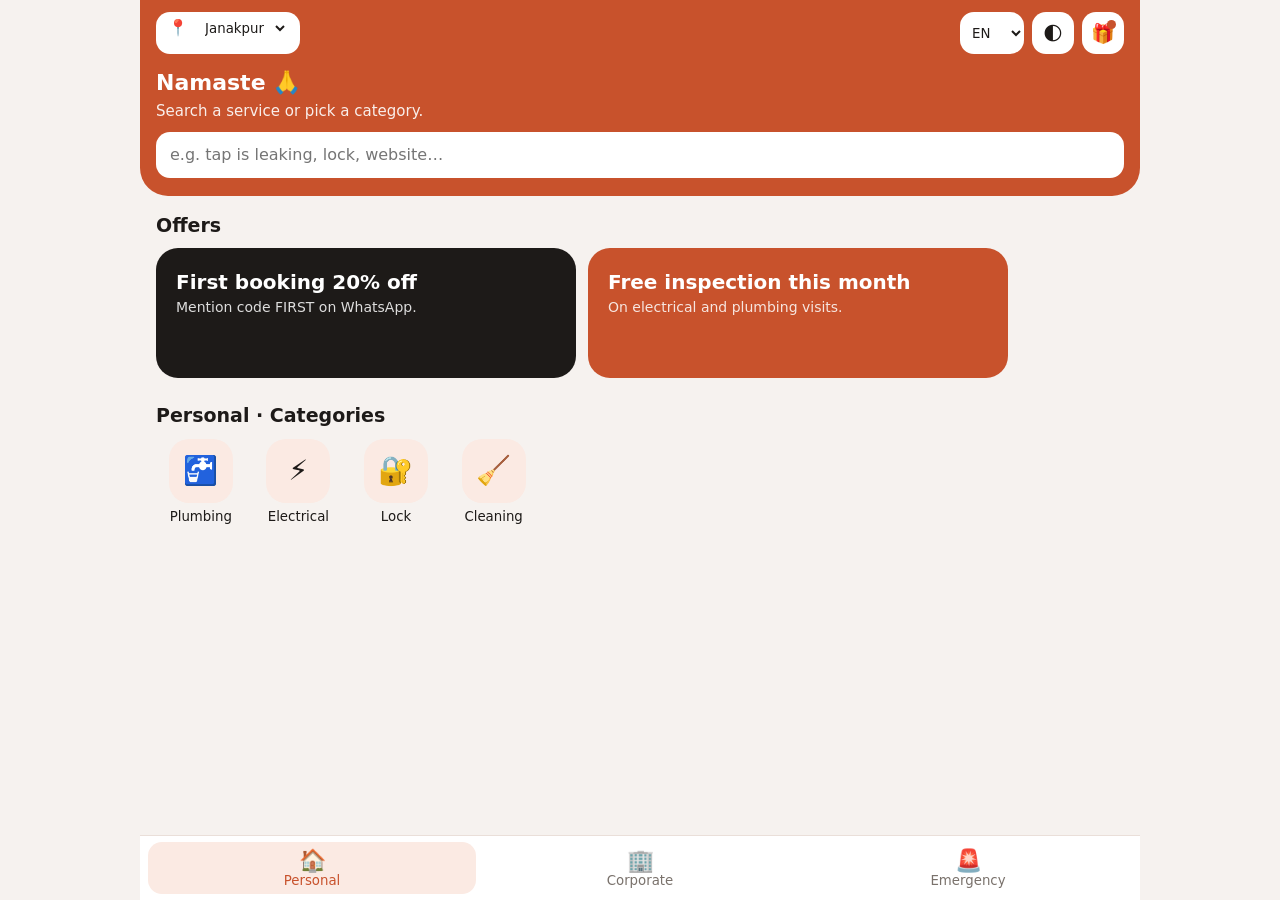
==== app/index.html @ 62a2dc9b "a" ====
<!doctype html><html lang="en"><head><meta charset="utf-8">
<meta name="viewport" content="width=device-width,initial-scale=1,viewport-fit=cover">
<title>Call Mistri Sewa App – Book Plumber, Electrician, Lock & Home Services in Janakpur</title>
<meta name="description" content="Browse plumbing, electrical, lock, cleaning, renovation and website services in Janakpur. Call or WhatsApp to book. Emergency help available.">
<link rel="canonical" href="https://domain.com/app/"><link rel="manifest" href="manifest.webmanifest"><link rel="icon" href="icon.svg">
<meta name="theme-color" content="#c8522c"><meta name="apple-mobile-web-app-capable" content="yes"><meta name="mobile-web-app-capable" content="yes">
<meta property="og:title" content="Call Mistri Sewa"><meta property="og:description" content="Home, corporate and emergency services in Janakpur."><meta property="og:type" content="website">
<style>
:root{--bg:#f6f2ef;--card:#fff;--ink:#1d1a18;--mut:#7a726c;--brand:#c8522c;--tint:#fbeae3;--line:#eadfd9;--sat:env(safe-area-inset-top);--sab:env(safe-area-inset-bottom)}
[data-theme=dark]{--bg:#0f0d0c;--card:#1b1816;--ink:#f3ece8;--mut:#a39a94;--tint:#2d1b14;--line:#2e2623}
*{box-sizing:border-box;-webkit-tap-highlight-color:transparent}html,body{height:100%;margin:0}
body{font:16px/1.4 system-ui,-apple-system,"Segoe UI","Noto Sans Devanagari",sans-serif;background:var(--bg);color:var(--ink);overflow:hidden}
#app{height:100%;max-width:1000px;margin:auto;display:flex;flex-direction:column;background:var(--bg)}
.top{background:var(--brand);color:#fff;padding:calc(var(--sat) + 12px) 16px 18px;border-radius:0 0 28px 28px;flex:none}
.row{display:flex;justify-content:space-between;align-items:center;gap:8px}
.pill,.ib,.top select{background:#fff;color:#1d1a18;border:0;border-radius:14px;height:42px;font:600 15px inherit;font-family:inherit}
.pill{padding:0 12px}.ib{width:42px;font-size:19px;position:relative}.top select{padding:0 8px}
.dot{position:absolute;top:8px;right:8px;width:9px;height:9px;border-radius:50%;background:var(--brand)}
.hi{font-size:22px;font-weight:800;margin:14px 0 2px}.sub{opacity:.9;margin:0 0 10px;font-size:15px}
.sb{display:flex;gap:8px}.sb input{flex:1;height:46px;border:0;border-radius:14px;padding:0 14px;font:inherit;background:#fff;color:#1d1a18;min-width:0}
main{flex:1;overflow-y:auto;padding:16px 16px 24px}h2{font-size:19px;margin:20px 0 10px}h2:first-child{margin-top:0}
.car{display:flex;gap:12px;overflow-x:auto;scroll-snap-type:x mandatory;margin:0 -16px;padding:0 16px 4px;scrollbar-width:none}
.of{flex:0 0 82%;max-width:420px;scroll-snap-align:start;background:#1d1a18;color:#fff;border-radius:22px;padding:20px;min-height:130px;background-size:cover;background-position:center}
.of b{font-size:20px;display:block}.of span{opacity:.85;font-size:14px}.of:nth-child(2n){background-color:var(--brand)}
.cats{display:grid;grid-template-columns:repeat(auto-fill,minmax(88px,1fr));gap:14px 8px}
.cat{background:none;border:0;color:var(--ink);font:500 13px inherit;font-family:inherit;text-align:center;padding:0}
.cat i{display:grid;place-items:center;width:64px;height:64px;margin:0 auto 6px;border-radius:20px;background:var(--tint);font-size:28px;font-style:normal}
.chips{display:flex;gap:8px;overflow-x:auto;padding-bottom:10px;scrollbar-width:none}
.chip{flex:none;border:1px solid var(--line);background:var(--card);color:var(--ink);border-radius:20px;padding:7px 14px;font:inherit;font-size:14px}
.chip.on{background:var(--brand);border-color:var(--brand);color:#fff}
.list{display:grid;grid-template-columns:repeat(auto-fill,minmax(280px,1fr));gap:12px}
.card{background:var(--card);border:1px solid var(--line);border-radius:20px;padding:16px;cursor:pointer;display:flex;flex-direction:column;gap:6px}
.card:active{transform:scale(.98)}.g{font-size:13px;color:var(--brand);font-weight:600}.card h3{margin:0;font-size:17px}.card p{margin:0;color:var(--mut);font-size:14px}
.tags{display:flex;gap:6px;flex-wrap:wrap}.tag{background:var(--tint);color:var(--brand);border-radius:8px;padding:2px 9px;font-size:12px;font-weight:600}
.pr{font-weight:800;font-size:17px;margin-top:2px}.pr s{color:var(--mut);font-weight:400;font-size:14px;margin-left:6px}
.back{background:none;border:0;color:var(--brand);font:600 16px inherit;font-family:inherit;padding:0 0 10px}
.empty{text-align:center;color:var(--mut);padding:40px 10px}
nav{flex:none;display:flex;background:var(--card);border-top:1px solid var(--line);padding:6px 8px calc(var(--sab) + 6px)}
nav button{flex:1;border:0;background:none;color:var(--mut);font:600 12px inherit;font-family:inherit;padding:6px 0;border-radius:14px}
nav button i{display:block;font-size:22px;font-style:normal}nav button.on{color:var(--brand);background:var(--tint)}
nav button.em.on{color:#fff;background:#c0262d}
.sheet{position:fixed;inset:0;background:#0007;display:none;align-items:flex-end;justify-content:center;z-index:9}.sheet.open{display:flex}
.sp{background:var(--card);width:100%;max-width:640px;max-height:90%;overflow-y:auto;border-radius:26px 26px 0 0;padding:20px 20px calc(var(--sab) + 20px);animation:up .22s ease-out}
@keyframes up{from{transform:translateY(40px);opacity:0}}@media(prefers-reduced-motion:reduce){.sp{animation:none}}
.sp h2{font-size:22px;margin:4px 0 8px}ul{padding-left:20px;margin:4px 0 12px}li.x{color:var(--mut)}
.f{width:100%;height:46px;border:1px solid var(--line);border-radius:12px;padding:0 12px;margin:0 0 8px;font:inherit;background:var(--bg);color:var(--ink)}
.acts{display:flex;gap:10px;margin-top:6px}.acts a{flex:1;text-align:center;padding:14px;border-radius:14px;font-weight:700;text-decoration:none;color:#fff;background:var(--brand)}.acts a.wa{background:#1f9d55}
@media(min-width:700px){.of{flex-basis:44%}.sheet{align-items:center}.sp{border-radius:26px}}
</style></head><body>
<div id="app">
<div class="top"><div class="row">
<span class="pill">📍 <select id="loc" aria-label="Location" style="height:32px;background:none"><option>Janakpur</option></select></span>
<span class="row"><select id="lang" aria-label="Language"><option value="en">EN</option><option value="ne">नेपाली</option></select>
<button class="ib" id="th" aria-label="Theme">🌓</button><button class="ib" id="ofb" aria-label="Offers">🎁<i class="dot"></i></button></span></div>
<div class="hi" id="hi"></div><p class="sub" id="sub"></p>
<div class="sb"><input id="q" type="search" enterkeyhint="search" autocomplete="off"></div></div>
<main id="m"></main>
<nav id="nav"></nav></div>
<div class="sheet" id="sh"><div class="sp" id="sp"></div></div>
<noscript><h1>Call Mistri Sewa</h1><p>Plumbing, electrical, lock, cleaning, renovation and website services in Janakpur. Enable JavaScript to use the app.</p></noscript>
<script>
const WA='9779800000000',TEL='+9779800000000',$=s=>document.querySelector(s),LS=localStorage;
const UI={en:{hi:'Namaste 🙏',sub:'Search a service or pick a category.',ph:'e.g. tap is leaking, lock, website…',offers:'Offers',cats:'Categories',all:'All',back:'← Back',none:'No services found. Try another word.',inc:'Included',exc:'Not included',ph1:'Your phone number',ad:'Your address',call:'Call',wa:'WhatsApp',res:'Results',personal:'Personal',corporate:'Corporate',emergency:'Emergency',from:'Rs.',msg:'Hello Call Mistri Sewa, I want to book'},
ne:{hi:'नमस्ते 🙏',sub:'सेवा खोज्नुहोस् वा क्याटेगोरी छान्नुहोस्।',ph:'जस्तै: ट्याप चुहियो, ताला, वेबसाइट…',offers:'अफरहरू',cats:'क्याटेगोरीहरू',all:'सबै',back:'← फर्कनुहोस्',none:'सेवा भेटिएन। अर्को शब्द प्रयास गर्नुहोस्।',inc:'समावेश',exc:'समावेश छैन',ph1:'तपाईंको फोन नम्बर',ad:'तपाईंको ठेगाना',call:'कल',wa:'WhatsApp',res:'नतिजा',personal:'व्यक्तिगत',corporate:'कर्पोरेट',emergency:'आपतकालीन',from:'रु.',msg:'नमस्ते Call Mistri Sewa, म बुक गर्न चाहन्छु'}};
const ICON={personal:'🏠',corporate:'🏢',emergency:'🚨'};
let S={mode:'personal',cat:null,tag:null,q:'',lang:LS.lang||'en'},C,ALL=null,cache={};
const T=k=>UI[S.lang][k],L=o=>o[S.lang]||o.en;
const get=async f=>cache[f]||(cache[f]=await(await fetch(f)).json());
async function all(){if(ALL)return ALL;ALL=[];for(const m in C.modes)for(const c of C.modes[m]){(await get(c.file)).forEach(s=>ALL.push({...s,mode:m,cat:c.id}))}return ALL}
const card=s=>`<article class="card" tabindex="0" data-k="${s.mode}/${s.id}"><span class="g">${L(s.group)}</span><h3>${L(s.title)}</h3><p>${L(s.short)}</p><div class="tags">${L(s.tags).map(x=>`<span class="tag">${x}</span>`).join('')}</div><div class="pr">${T('from')} ${s.price.toLocaleString('en-IN')}${s.priceBefore?`<s>${T('from')} ${s.priceBefore.toLocaleString('en-IN')}</s>`:''}</div></article>`;
async function render(){
 document.documentElement.lang=S.lang;$('#hi').textContent=T('hi');$('#sub').textContent=T('sub');$('#q').placeholder=T('ph');
 $('#nav').innerHTML=['personal','corporate','emergency'].map(m=>`<button data-m="${m}" class="${m} ${m=='emergency'?'em ':''}${S.mode==m&&!S.q?'on':''}"><i>${ICON[m]}</i>${T(m)}</button>`).join('');
 let h='';const M=$('#m');
 if(S.q){const q=S.q.toLowerCase(),r=(await all()).filter(s=>JSON.stringify(s).toLowerCase().includes(q));
  h=`<h2>${T('res')} (${r.length})</h2>`+(r.length?`<div class="list">${r.map(card).join('')}</div>`:`<div class="empty">${T('none')}</div>`)}
 else if(S.cat){const c=C.modes[S.mode].find(x=>x.id==S.cat),all_=(await get(c.file)).map(s=>({...s,mode:S.mode,cat:c.id})),tags=[...new Set(all_.flatMap(s=>L(s.tags)))],
  r=all_.filter(s=>!S.tag||L(s.tags).includes(S.tag));
  h=`<button class="back" id="bk">${T('back')}</button><h2>${c.icon} ${L(c.name)}</h2><div class="chips"><button class="chip ${S.tag?'':'on'}" data-t="">${T('all')}</button>${tags.map(t=>`<button class="chip ${S.tag==t?'on':''}" data-t="${t}">${t}</button>`).join('')}</div><div class="list">${r.map(card).join('')}</div>`}
 else{h=`<h2>${T('offers')}</h2><div class="car">${C.offers.map(o=>`<div class="of" ${o.img?`style="background-image:url(${o.img})"`:''}><b>${L(o.title)}</b><span>${L(o.text)}</span></div>`).join('')}</div><h2>${T(S.mode)} · ${T('cats')}</h2><div class="cats">${C.modes[S.mode].map(c=>`<button class="cat" data-c="${c.id}"><i>${c.icon}</i>${L(c.name)}</button>`).join('')}</div>`}
 M.innerHTML=h;M.scrollTop=0}
function open(html){$('#sp').innerHTML=html;$('#sh').classList.add('open')}
const close=()=>$('#sh').classList.remove('open');
async function detail(k){const[m,id]=k.split('/'),s=(await all()).find(x=>x.mode==m&&x.id==id),ph=LS.ph||'',ad=LS.ad||'';
 open(`<span class="g">${L(s.group)}</span><h2>${L(s.title)}</h2><div class="tags">${L(s.tags).map(x=>`<span class="tag">${x}</span>`).join('')}</div><div class="pr" style="font-size:22px;margin:8px 0">${T('from')} ${s.price.toLocaleString('en-IN')}${s.priceBefore?`<s>${T('from')} ${s.priceBefore.toLocaleString('en-IN')}</s>`:''}</div><p>${L(s.detail)}</p><b>${T('inc')}</b><ul>${s.included[S.lang].map(x=>`<li>✓ ${x}</li>`).join('')}</ul><b>${T('exc')}</b><ul>${s.excluded[S.lang].map(x=>`<li class="x">✕ ${x}</li>`).join('')}</ul>
 <input class="f" id="fp" type="tel" placeholder="${T('ph1')}" value="${ph}"><input class="f" id="fa" placeholder="${T('ad')}" value="${ad}">
 <div class="acts"><a href="tel:${TEL}">📞 ${T('call')}</a><a class="wa" id="wa" href="#">💬 ${T('wa')}</a></div>`);
 const up=()=>{LS.ph=$('#fp').value;LS.ad=$('#fa').value;const t=`${T('msg')}: ${L(s.title)} (${T('from')} ${s.price}).\nPhone: ${LS.ph}\nAddress: ${LS.ad}, ${$('#loc').value}`;$('#wa').href=`https://wa.me/${WA}?text=${encodeURIComponent(t)}`};
 $('#fp').oninput=$('#fa').oninput=up;up()}
document.addEventListener('click',e=>{const t=e.target.closest('[data-m],[data-c],[data-t],[data-k],#bk,#ofb,#sh');if(!t)return;
 if(t.id=='sh'&&e.target.id=='sh')return close();
 if(t.dataset.m){S.mode=t.dataset.m;S.cat=S.tag=null;S.q='';$('#q').value='';render()}
 else if(t.dataset.c){S.cat=t.dataset.c;S.tag=null;render()}
 else if(t.dataset.t!==undefined){S.tag=t.dataset.t||null;render()}
 else if(t.dataset.k)detail(t.dataset.k);
 else if(t.id=='bk'){S.cat=null;render()}
 else if(t.id=='ofb')open(`<h2>🎁 ${T('offers')}</h2>${C.offers.map(o=>`<p><b>${L(o.title)}</b><br>${L(o.text)}</p>`).join('')}`)});
document.addEventListener('keydown',e=>{if(e.key=='Escape')close();if(e.key=='Enter'&&e.target.classList.contains('card'))detail(e.target.dataset.k)});
$('#q').oninput=e=>{S.q=e.target.value.trim();render()};
$('#lang').onchange=e=>{S.lang=LS.lang=e.target.value;render()};
const sth=t=>{document.documentElement.dataset.theme=t;LS.theme=t};
$('#th').onclick=()=>sth(document.documentElement.dataset.theme=='dark'?'light':'dark');
sth(LS.theme||(matchMedia('(prefers-color-scheme:dark)').matches?'dark':'light'));$('#lang').value=S.lang;
fetch('data/catalog.json').then(r=>r.json()).then(j=>{C=j;render()});
if('serviceWorker'in navigator)navigator.serviceWorker.register('sw.js');
</script></body></html>
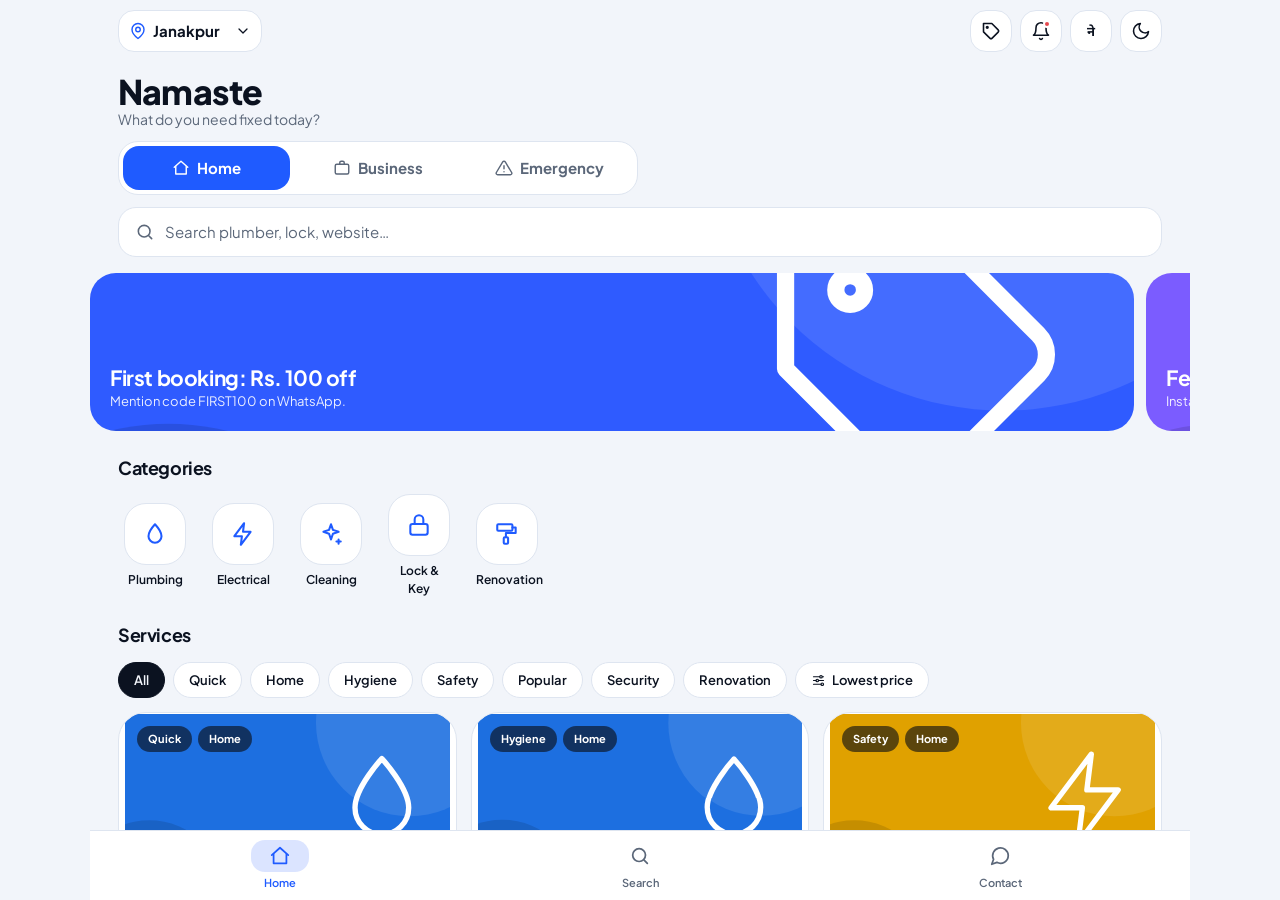
==== commit 0093dbc5: "MVP 1" ====
--- a/app/index.html
+++ b/app/index.html
@@ -1,106 +1,9 @@
-<!doctype html><html lang="en"><head><meta charset="utf-8">
-<meta name="viewport" content="width=device-width,initial-scale=1,viewport-fit=cover">
-<title>Call Mistri Sewa App – Book Plumber, Electrician, Lock & Home Services in Janakpur</title>
-<meta name="description" content="Browse plumbing, electrical, lock, cleaning, renovation and website services in Janakpur. Call or WhatsApp to book. Emergency help available.">
-<link rel="canonical" href="https://domain.com/app/"><link rel="manifest" href="manifest.webmanifest"><link rel="icon" href="icon.svg">
-<meta name="theme-color" content="#c8522c"><meta name="apple-mobile-web-app-capable" content="yes"><meta name="mobile-web-app-capable" content="yes">
-<meta property="og:title" content="Call Mistri Sewa"><meta property="og:description" content="Home, corporate and emergency services in Janakpur."><meta property="og:type" content="website">
-<style>
-:root{--bg:#f6f2ef;--card:#fff;--ink:#1d1a18;--mut:#7a726c;--brand:#c8522c;--tint:#fbeae3;--line:#eadfd9;--sat:env(safe-area-inset-top);--sab:env(safe-area-inset-bottom)}
-[data-theme=dark]{--bg:#0f0d0c;--card:#1b1816;--ink:#f3ece8;--mut:#a39a94;--tint:#2d1b14;--line:#2e2623}
-*{box-sizing:border-box;-webkit-tap-highlight-color:transparent}html,body{height:100%;margin:0}
-body{font:16px/1.4 system-ui,-apple-system,"Segoe UI","Noto Sans Devanagari",sans-serif;background:var(--bg);color:var(--ink);overflow:hidden}
-#app{height:100%;max-width:1000px;margin:auto;display:flex;flex-direction:column;background:var(--bg)}
-.top{background:var(--brand);color:#fff;padding:calc(var(--sat) + 12px) 16px 18px;border-radius:0 0 28px 28px;flex:none}
-.row{display:flex;justify-content:space-between;align-items:center;gap:8px}
-.pill,.ib,.top select{background:#fff;color:#1d1a18;border:0;border-radius:14px;height:42px;font:600 15px inherit;font-family:inherit}
-.pill{padding:0 12px}.ib{width:42px;font-size:19px;position:relative}.top select{padding:0 8px}
-.dot{position:absolute;top:8px;right:8px;width:9px;height:9px;border-radius:50%;background:var(--brand)}
-.hi{font-size:22px;font-weight:800;margin:14px 0 2px}.sub{opacity:.9;margin:0 0 10px;font-size:15px}
-.sb{display:flex;gap:8px}.sb input{flex:1;height:46px;border:0;border-radius:14px;padding:0 14px;font:inherit;background:#fff;color:#1d1a18;min-width:0}
-main{flex:1;overflow-y:auto;padding:16px 16px 24px}h2{font-size:19px;margin:20px 0 10px}h2:first-child{margin-top:0}
-.car{display:flex;gap:12px;overflow-x:auto;scroll-snap-type:x mandatory;margin:0 -16px;padding:0 16px 4px;scrollbar-width:none}
-.of{flex:0 0 82%;max-width:420px;scroll-snap-align:start;background:#1d1a18;color:#fff;border-radius:22px;padding:20px;min-height:130px;background-size:cover;background-position:center}
-.of b{font-size:20px;display:block}.of span{opacity:.85;font-size:14px}.of:nth-child(2n){background-color:var(--brand)}
-.cats{display:grid;grid-template-columns:repeat(auto-fill,minmax(88px,1fr));gap:14px 8px}
-.cat{background:none;border:0;color:var(--ink);font:500 13px inherit;font-family:inherit;text-align:center;padding:0}
-.cat i{display:grid;place-items:center;width:64px;height:64px;margin:0 auto 6px;border-radius:20px;background:var(--tint);font-size:28px;font-style:normal}
-.chips{display:flex;gap:8px;overflow-x:auto;padding-bottom:10px;scrollbar-width:none}
-.chip{flex:none;border:1px solid var(--line);background:var(--card);color:var(--ink);border-radius:20px;padding:7px 14px;font:inherit;font-size:14px}
-.chip.on{background:var(--brand);border-color:var(--brand);color:#fff}
-.list{display:grid;grid-template-columns:repeat(auto-fill,minmax(280px,1fr));gap:12px}
-.card{background:var(--card);border:1px solid var(--line);border-radius:20px;padding:16px;cursor:pointer;display:flex;flex-direction:column;gap:6px}
-.card:active{transform:scale(.98)}.g{font-size:13px;color:var(--brand);font-weight:600}.card h3{margin:0;font-size:17px}.card p{margin:0;color:var(--mut);font-size:14px}
-.tags{display:flex;gap:6px;flex-wrap:wrap}.tag{background:var(--tint);color:var(--brand);border-radius:8px;padding:2px 9px;font-size:12px;font-weight:600}
-.pr{font-weight:800;font-size:17px;margin-top:2px}.pr s{color:var(--mut);font-weight:400;font-size:14px;margin-left:6px}
-.back{background:none;border:0;color:var(--brand);font:600 16px inherit;font-family:inherit;padding:0 0 10px}
-.empty{text-align:center;color:var(--mut);padding:40px 10px}
-nav{flex:none;display:flex;background:var(--card);border-top:1px solid var(--line);padding:6px 8px calc(var(--sab) + 6px)}
-nav button{flex:1;border:0;background:none;color:var(--mut);font:600 12px inherit;font-family:inherit;padding:6px 0;border-radius:14px}
-nav button i{display:block;font-size:22px;font-style:normal}nav button.on{color:var(--brand);background:var(--tint)}
-nav button.em.on{color:#fff;background:#c0262d}
-.sheet{position:fixed;inset:0;background:#0007;display:none;align-items:flex-end;justify-content:center;z-index:9}.sheet.open{display:flex}
-.sp{background:var(--card);width:100%;max-width:640px;max-height:90%;overflow-y:auto;border-radius:26px 26px 0 0;padding:20px 20px calc(var(--sab) + 20px);animation:up .22s ease-out}
-@keyframes up{from{transform:translateY(40px);opacity:0}}@media(prefers-reduced-motion:reduce){.sp{animation:none}}
-.sp h2{font-size:22px;margin:4px 0 8px}ul{padding-left:20px;margin:4px 0 12px}li.x{color:var(--mut)}
-.f{width:100%;height:46px;border:1px solid var(--line);border-radius:12px;padding:0 12px;margin:0 0 8px;font:inherit;background:var(--bg);color:var(--ink)}
-.acts{display:flex;gap:10px;margin-top:6px}.acts a{flex:1;text-align:center;padding:14px;border-radius:14px;font-weight:700;text-decoration:none;color:#fff;background:var(--brand)}.acts a.wa{background:#1f9d55}
-@media(min-width:700px){.of{flex-basis:44%}.sheet{align-items:center}.sp{border-radius:26px}}
-</style></head><body>
-<div id="app">
-<div class="top"><div class="row">
-<span class="pill">📍 <select id="loc" aria-label="Location" style="height:32px;background:none"><option>Janakpur</option></select></span>
-<span class="row"><select id="lang" aria-label="Language"><option value="en">EN</option><option value="ne">नेपाली</option></select>
-<button class="ib" id="th" aria-label="Theme">🌓</button><button class="ib" id="ofb" aria-label="Offers">🎁<i class="dot"></i></button></span></div>
-<div class="hi" id="hi"></div><p class="sub" id="sub"></p>
-<div class="sb"><input id="q" type="search" enterkeyhint="search" autocomplete="off"></div></div>
-<main id="m"></main>
-<nav id="nav"></nav></div>
-<div class="sheet" id="sh"><div class="sp" id="sp"></div></div>
-<noscript><h1>Call Mistri Sewa</h1><p>Plumbing, electrical, lock, cleaning, renovation and website services in Janakpur. Enable JavaScript to use the app.</p></noscript>
-<script>
-const WA='9779800000000',TEL='+9779800000000',$=s=>document.querySelector(s),LS=localStorage;
-const UI={en:{hi:'Namaste 🙏',sub:'Search a service or pick a category.',ph:'e.g. tap is leaking, lock, website…',offers:'Offers',cats:'Categories',all:'All',back:'← Back',none:'No services found. Try another word.',inc:'Included',exc:'Not included',ph1:'Your phone number',ad:'Your address',call:'Call',wa:'WhatsApp',res:'Results',personal:'Personal',corporate:'Corporate',emergency:'Emergency',from:'Rs.',msg:'Hello Call Mistri Sewa, I want to book'},
-ne:{hi:'नमस्ते 🙏',sub:'सेवा खोज्नुहोस् वा क्याटेगोरी छान्नुहोस्।',ph:'जस्तै: ट्याप चुहियो, ताला, वेबसाइट…',offers:'अफरहरू',cats:'क्याटेगोरीहरू',all:'सबै',back:'← फर्कनुहोस्',none:'सेवा भेटिएन। अर्को शब्द प्रयास गर्नुहोस्।',inc:'समावेश',exc:'समावेश छैन',ph1:'तपाईंको फोन नम्बर',ad:'तपाईंको ठेगाना',call:'कल',wa:'WhatsApp',res:'नतिजा',personal:'व्यक्तिगत',corporate:'कर्पोरेट',emergency:'आपतकालीन',from:'रु.',msg:'नमस्ते Call Mistri Sewa, म बुक गर्न चाहन्छु'}};
-const ICON={personal:'🏠',corporate:'🏢',emergency:'🚨'};
-let S={mode:'personal',cat:null,tag:null,q:'',lang:LS.lang||'en'},C,ALL=null,cache={};
-const T=k=>UI[S.lang][k],L=o=>o[S.lang]||o.en;
-const get=async f=>cache[f]||(cache[f]=await(await fetch(f)).json());
-async function all(){if(ALL)return ALL;ALL=[];for(const m in C.modes)for(const c of C.modes[m]){(await get(c.file)).forEach(s=>ALL.push({...s,mode:m,cat:c.id}))}return ALL}
-const card=s=>`<article class="card" tabindex="0" data-k="${s.mode}/${s.id}"><span class="g">${L(s.group)}</span><h3>${L(s.title)}</h3><p>${L(s.short)}</p><div class="tags">${L(s.tags).map(x=>`<span class="tag">${x}</span>`).join('')}</div><div class="pr">${T('from')} ${s.price.toLocaleString('en-IN')}${s.priceBefore?`<s>${T('from')} ${s.priceBefore.toLocaleString('en-IN')}</s>`:''}</div></article>`;
-async function render(){
- document.documentElement.lang=S.lang;$('#hi').textContent=T('hi');$('#sub').textContent=T('sub');$('#q').placeholder=T('ph');
- $('#nav').innerHTML=['personal','corporate','emergency'].map(m=>`<button data-m="${m}" class="${m} ${m=='emergency'?'em ':''}${S.mode==m&&!S.q?'on':''}"><i>${ICON[m]}</i>${T(m)}</button>`).join('');
- let h='';const M=$('#m');
- if(S.q){const q=S.q.toLowerCase(),r=(await all()).filter(s=>JSON.stringify(s).toLowerCase().includes(q));
-  h=`<h2>${T('res')} (${r.length})</h2>`+(r.length?`<div class="list">${r.map(card).join('')}</div>`:`<div class="empty">${T('none')}</div>`)}
- else if(S.cat){const c=C.modes[S.mode].find(x=>x.id==S.cat),all_=(await get(c.file)).map(s=>({...s,mode:S.mode,cat:c.id})),tags=[...new Set(all_.flatMap(s=>L(s.tags)))],
-  r=all_.filter(s=>!S.tag||L(s.tags).includes(S.tag));
-  h=`<button class="back" id="bk">${T('back')}</button><h2>${c.icon} ${L(c.name)}</h2><div class="chips"><button class="chip ${S.tag?'':'on'}" data-t="">${T('all')}</button>${tags.map(t=>`<button class="chip ${S.tag==t?'on':''}" data-t="${t}">${t}</button>`).join('')}</div><div class="list">${r.map(card).join('')}</div>`}
- else{h=`<h2>${T('offers')}</h2><div class="car">${C.offers.map(o=>`<div class="of" ${o.img?`style="background-image:url(${o.img})"`:''}><b>${L(o.title)}</b><span>${L(o.text)}</span></div>`).join('')}</div><h2>${T(S.mode)} · ${T('cats')}</h2><div class="cats">${C.modes[S.mode].map(c=>`<button class="cat" data-c="${c.id}"><i>${c.icon}</i>${L(c.name)}</button>`).join('')}</div>`}
- M.innerHTML=h;M.scrollTop=0}
-function open(html){$('#sp').innerHTML=html;$('#sh').classList.add('open')}
-const close=()=>$('#sh').classList.remove('open');
-async function detail(k){const[m,id]=k.split('/'),s=(await all()).find(x=>x.mode==m&&x.id==id),ph=LS.ph||'',ad=LS.ad||'';
- open(`<span class="g">${L(s.group)}</span><h2>${L(s.title)}</h2><div class="tags">${L(s.tags).map(x=>`<span class="tag">${x}</span>`).join('')}</div><div class="pr" style="font-size:22px;margin:8px 0">${T('from')} ${s.price.toLocaleString('en-IN')}${s.priceBefore?`<s>${T('from')} ${s.priceBefore.toLocaleString('en-IN')}</s>`:''}</div><p>${L(s.detail)}</p><b>${T('inc')}</b><ul>${s.included[S.lang].map(x=>`<li>✓ ${x}</li>`).join('')}</ul><b>${T('exc')}</b><ul>${s.excluded[S.lang].map(x=>`<li class="x">✕ ${x}</li>`).join('')}</ul>
- <input class="f" id="fp" type="tel" placeholder="${T('ph1')}" value="${ph}"><input class="f" id="fa" placeholder="${T('ad')}" value="${ad}">
- <div class="acts"><a href="tel:${TEL}">📞 ${T('call')}</a><a class="wa" id="wa" href="#">💬 ${T('wa')}</a></div>`);
- const up=()=>{LS.ph=$('#fp').value;LS.ad=$('#fa').value;const t=`${T('msg')}: ${L(s.title)} (${T('from')} ${s.price}).\nPhone: ${LS.ph}\nAddress: ${LS.ad}, ${$('#loc').value}`;$('#wa').href=`https://wa.me/${WA}?text=${encodeURIComponent(t)}`};
- $('#fp').oninput=$('#fa').oninput=up;up()}
-document.addEventListener('click',e=>{const t=e.target.closest('[data-m],[data-c],[data-t],[data-k],#bk,#ofb,#sh');if(!t)return;
- if(t.id=='sh'&&e.target.id=='sh')return close();
- if(t.dataset.m){S.mode=t.dataset.m;S.cat=S.tag=null;S.q='';$('#q').value='';render()}
- else if(t.dataset.c){S.cat=t.dataset.c;S.tag=null;render()}
- else if(t.dataset.t!==undefined){S.tag=t.dataset.t||null;render()}
- else if(t.dataset.k)detail(t.dataset.k);
- else if(t.id=='bk'){S.cat=null;render()}
- else if(t.id=='ofb')open(`<h2>🎁 ${T('offers')}</h2>${C.offers.map(o=>`<p><b>${L(o.title)}</b><br>${L(o.text)}</p>`).join('')}`)});
-document.addEventListener('keydown',e=>{if(e.key=='Escape')close();if(e.key=='Enter'&&e.target.classList.contains('card'))detail(e.target.dataset.k)});
-$('#q').oninput=e=>{S.q=e.target.value.trim();render()};
-$('#lang').onchange=e=>{S.lang=LS.lang=e.target.value;render()};
-const sth=t=>{document.documentElement.dataset.theme=t;LS.theme=t};
-$('#th').onclick=()=>sth(document.documentElement.dataset.theme=='dark'?'light':'dark');
-sth(LS.theme||(matchMedia('(prefers-color-scheme:dark)').matches?'dark':'light'));$('#lang').value=S.lang;
-fetch('data/catalog.json').then(r=>r.json()).then(j=>{C=j;render()});
-if('serviceWorker'in navigator)navigator.serviceWorker.register('sw.js');
-</script></body></html>
+<!doctype html><html lang=en><head><meta charset=utf-8>
+<meta name=viewport content="width=device-width,initial-scale=1,viewport-fit=cover">
+<title>Call Mistri Sewa App – Plumber, Electrician, Locksmith in Janakpur</title>
+<meta name=description content="Install the Call Mistri Sewa app. Home, business and 24/7 emergency services in Janakpur. Book by call or WhatsApp.">
+<link rel=canonical href=https://domain.com/app/><link rel=manifest href=manifest.webmanifest><link rel=icon href=icon.svg><link rel=apple-touch-icon href=icon-192.png>
+<meta name=theme-color content="#0A0E14"><meta name=apple-mobile-web-app-capable content=yes><meta name=mobile-web-app-capable content=yes>
+<link href="https://fonts.googleapis.com/css2?family=Plus+Jakarta+Sans:wght@400;600;800&family=Noto+Sans+Devanagari:wght@400;700&display=swap" rel=stylesheet><link rel=stylesheet href=app.css></head>
+<body><div id=app><header id=top></header><main id=view></main><nav id=tabs></nav><div id=detail hidden></div><div id=toast></div></div>
+<noscript>Call Mistri Sewa needs JavaScript. <a href=/>Go to homepage</a>.</noscript><script src=icons.js></script><script src=app.js></script></body></html>
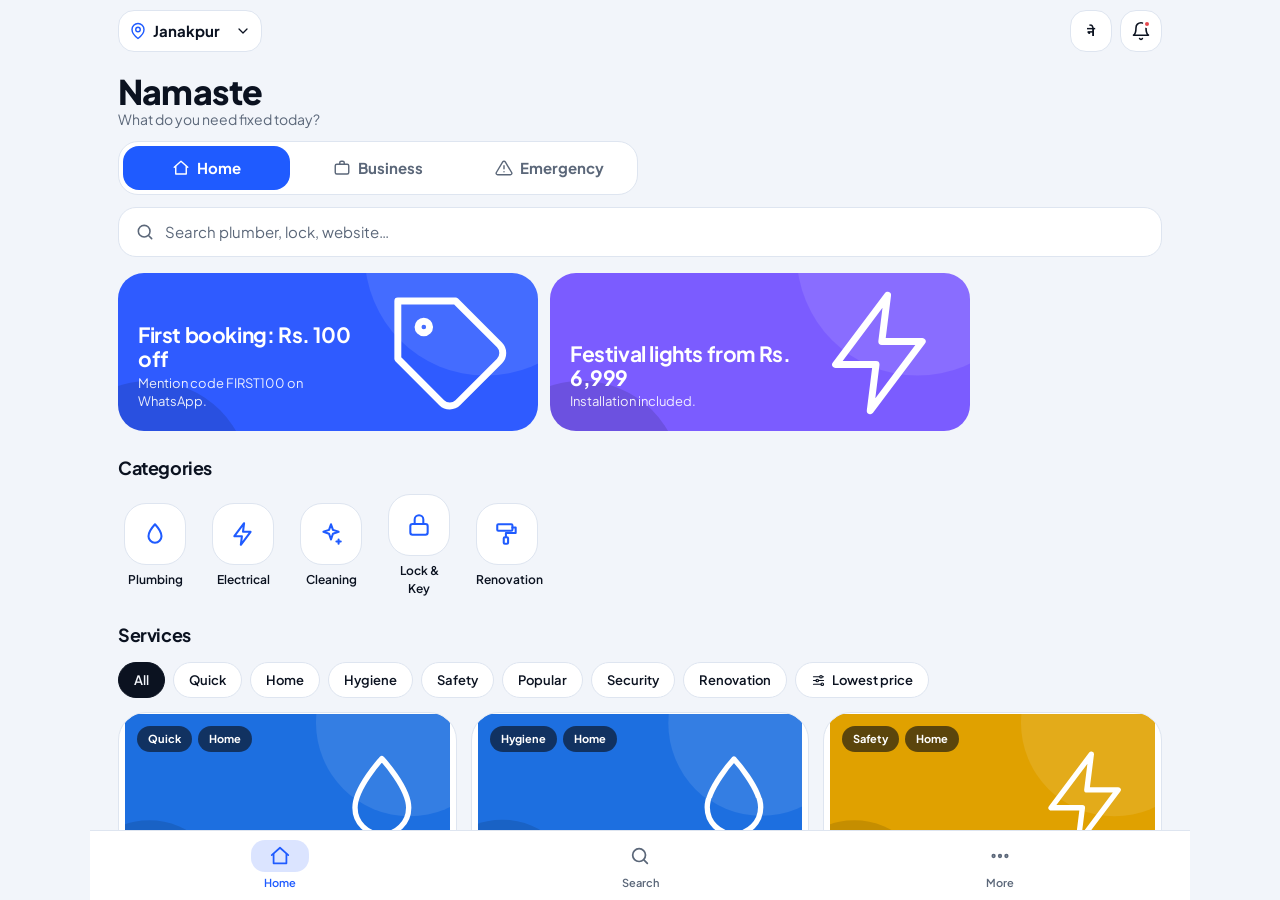
==== commit 1619a6de: "a" ====
--- a/app/index.html
+++ b/app/index.html
@@ -1,9 +1,9 @@
 <!doctype html><html lang=en><head><meta charset=utf-8>
 <meta name=viewport content="width=device-width,initial-scale=1,viewport-fit=cover">
-<title>Call Mistri Sewa App – Plumber, Electrician, Locksmith in Janakpur</title>
-<meta name=description content="Install the Call Mistri Sewa app. Home, business and 24/7 emergency services in Janakpur. Book by call or WhatsApp.">
+<title>Mistri Sewa App – Plumber, Electrician, Locksmith in Janakpur</title>
+<meta name=description content="Install the Mistri Sewa app. Home, business and 24/7 emergency services in Janakpur. Book by call or WhatsApp.">
 <link rel=canonical href=https://domain.com/app/><link rel=manifest href=manifest.webmanifest><link rel=icon href=icon.svg><link rel=apple-touch-icon href=icon-192.png>
 <meta name=theme-color content="#0A0E14"><meta name=apple-mobile-web-app-capable content=yes><meta name=mobile-web-app-capable content=yes>
 <link href="https://fonts.googleapis.com/css2?family=Plus+Jakarta+Sans:wght@400;600;800&family=Noto+Sans+Devanagari:wght@400;700&display=swap" rel=stylesheet><link rel=stylesheet href=app.css></head>
 <body><div id=app><header id=top></header><main id=view></main><nav id=tabs></nav><div id=detail hidden></div><div id=toast></div></div>
-<noscript>Call Mistri Sewa needs JavaScript. <a href=/>Go to homepage</a>.</noscript><script src=icons.js></script><script src=app.js></script></body></html>
+<noscript>Mistri Sewa needs JavaScript. <a href=/>Go to homepage</a>.</noscript><script src=icons.js></script><script src=app.js></script></body></html>
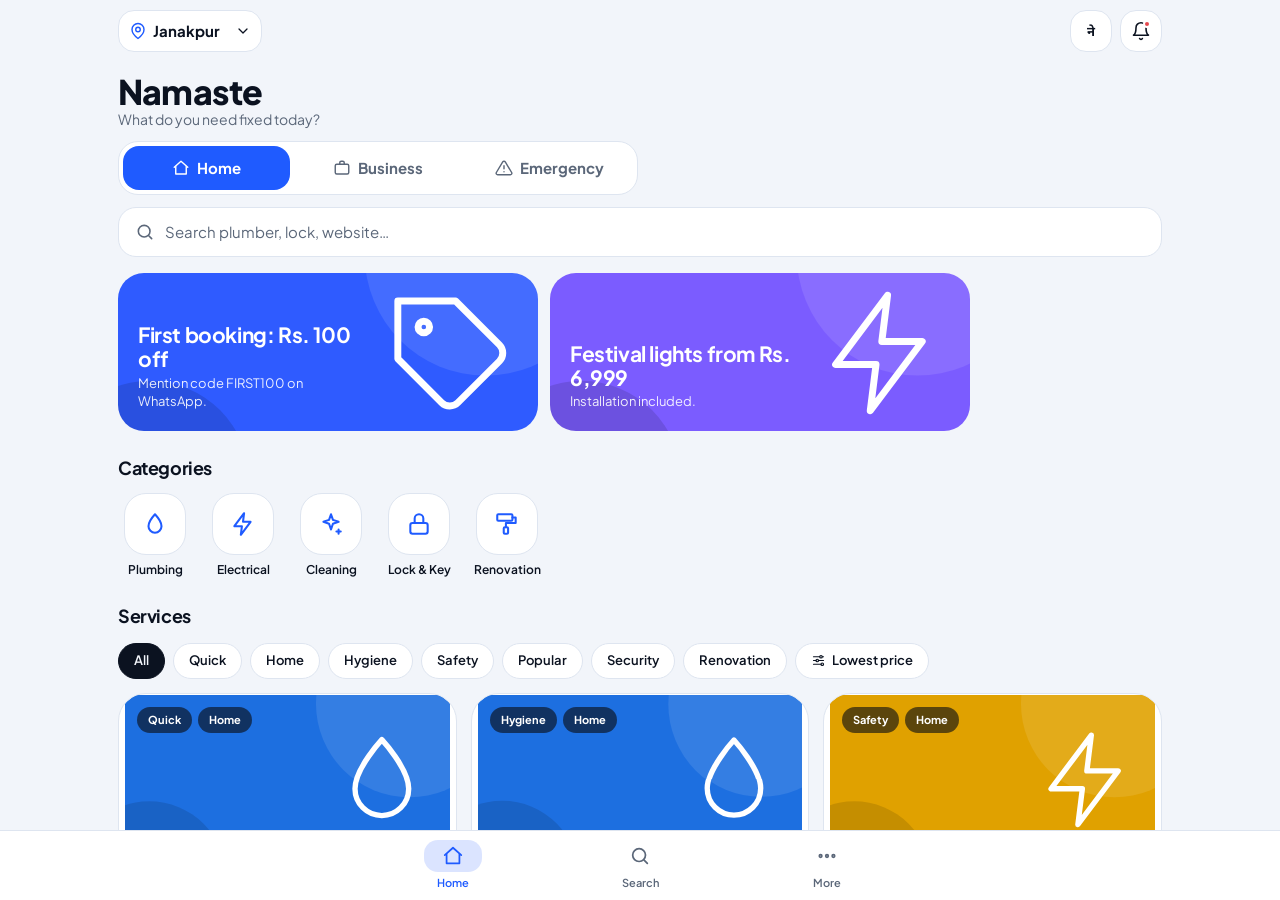
==== commit d627794e: "a" ====
--- a/app/index.html
+++ b/app/index.html
@@ -4,6 +4,7 @@
 <meta name=description content="Install the Mistri Sewa app. Home, business and 24/7 emergency services in Janakpur. Book by call or WhatsApp.">
 <link rel=canonical href=https://domain.com/app/><link rel=manifest href=manifest.webmanifest><link rel=icon href=icon.svg><link rel=apple-touch-icon href=icon-192.png>
 <meta name=theme-color content="#0A0E14"><meta name=apple-mobile-web-app-capable content=yes><meta name=mobile-web-app-capable content=yes>
+<script>window.__ip=null;addEventListener('beforeinstallprompt',function(e){e.preventDefault();window.__ip=e;dispatchEvent(new Event('ipready'))})</script>
 <link href="https://fonts.googleapis.com/css2?family=Plus+Jakarta+Sans:wght@400;600;800&family=Noto+Sans+Devanagari:wght@400;700&display=swap" rel=stylesheet><link rel=stylesheet href=app.css></head>
-<body><div id=app><header id=top></header><main id=view></main><nav id=tabs></nav><div id=detail hidden></div><div id=toast></div></div>
+<body><div id=app><header id=top></header><main id=view><div class=in id=vin></div></main><nav id=tabs></nav><div id=detail hidden></div><div id=toast></div><div id=sheet hidden></div></div>
 <noscript>Mistri Sewa needs JavaScript. <a href=/>Go to homepage</a>.</noscript><script src=icons.js></script><script src=app.js></script></body></html>
